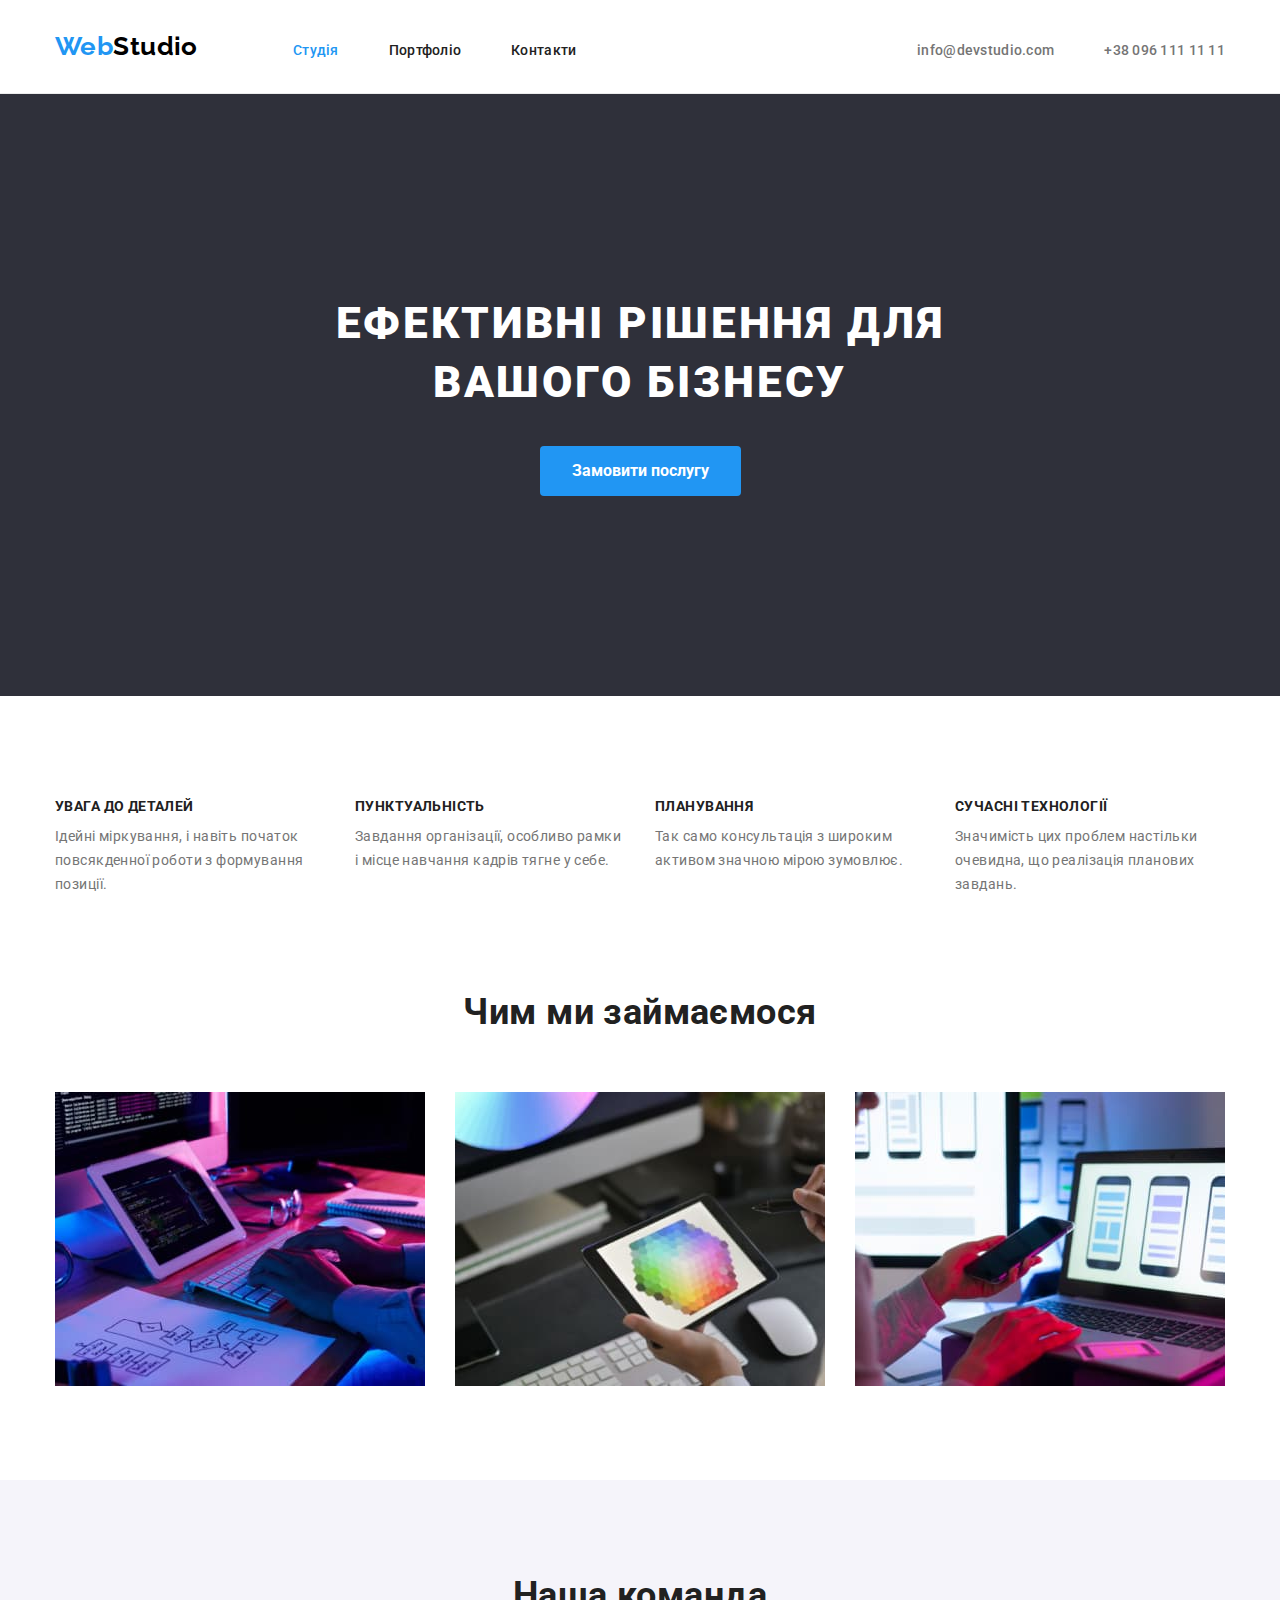
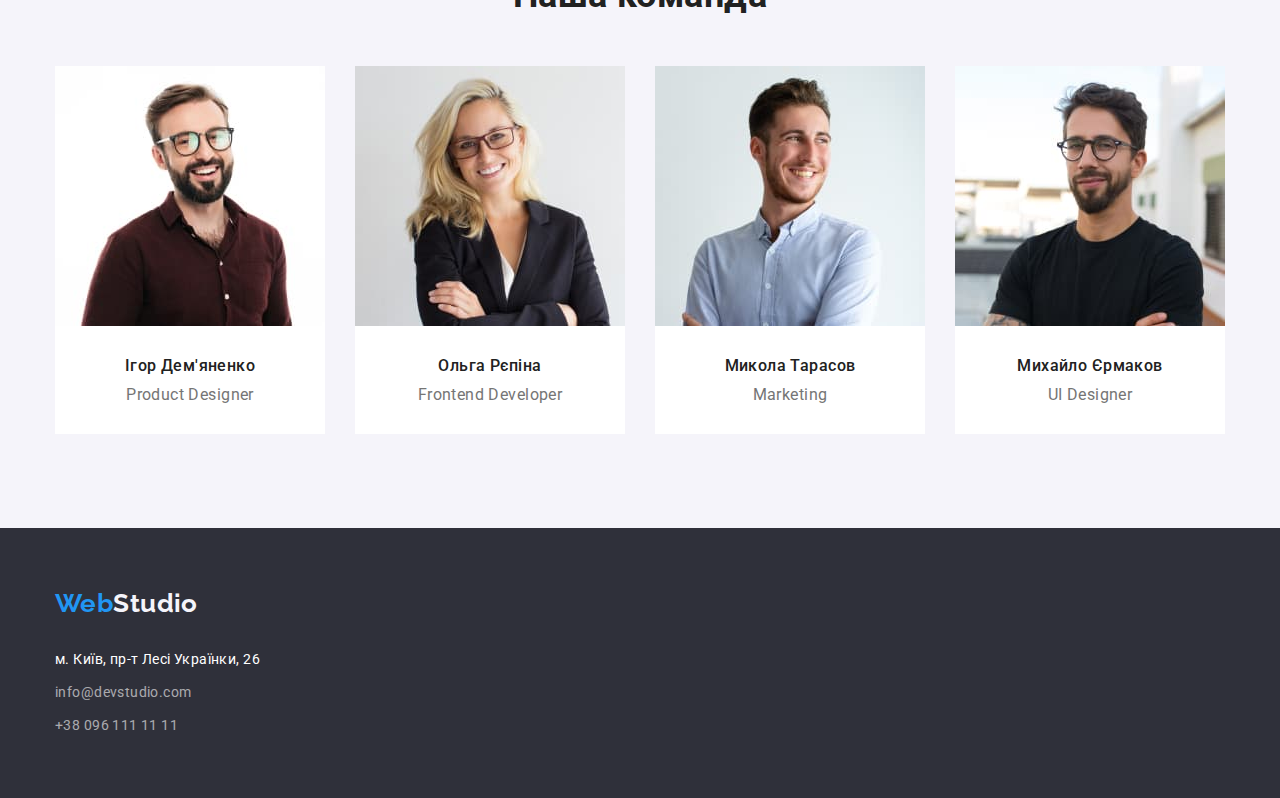
==== index.html @ 17d42bc3 "копіювання" ====
<!DOCTYPE html>
<html lang="uk">
    <head>
    <meta charset="UTF-8">
    <meta http-equiv="X-UA-Compatible" content="IE=edge">
    <meta name="viewport" content="width=device-width, initial-scale=1.0">
    <title>studio</title>
    <link rel="preconnect" href="https://fonts.googleapis.com">
    <link rel="preconnect" href="https://fonts.gstatic.com" crossorigin>
    <link href="https://fonts.googleapis.com/css2?family=Raleway:wght@700&family=Roboto:wght@400;500;700;900&display=swap" rel="stylesheet">
    <link rel="stylesheet" href="https://cdnjs.cloudflare.com/ajax/libs/modern-normalize/1.1.0/modern-normalize.min.css">
    <link rel="stylesheet" href="./css/styles.css">
    </head>
    <body>
        <header class="header">
                <div class="container">
                <nav class="nav">
                    <a class="logo link" href="./index.html"><span class="logo-web">Web</span>Studio</a>
                    <ul class="list">
                        <li class="item"><a class="link inline" href="./index.html">Студія</a></li>
                        <li class="item"><a class="link" href="./portfolio.html">Портфоліо</a></li>
                        <li class="item"><a class="link" href="#">Контакти</a></li>
                    </ul>
                 </nav>
                    <ul class="contacts list">
                    <li class="item"><a class="link" href="info@devstudio.com">info@devstudio.com</a></li>
                    <li class="item"><a class="link" href="+380961111111">+38 096 111 11 11</a></li>
                    </ul>    
            </div>
        </header>
        <main>
            <!--Hero-->
            <section class="hero">
                    <div class="container">
                        <h1 class="hero-title">Ефективні рішення  для вашого бізнесу</h1>
                        <button class="button" type="button">Замовити послугу</button>
                    </div>
            </section>
            <!--Наші переваги-->
            <section class="advantage">
                <div class="container">
                    <h2 class="internals">Якості</h2>
                    <ul class="list">
                        <li class="item">
                            <h3 class="title">УВАГА ДО ДЕТАЛЕЙ</h3>
                            <p>Ідейні міркування, і навіть початок повсякденної роботи з формування позиції.</p>
                        </li>
                        <li class="item">
                            <h3 class="title">ПУНКТУАЛЬНІСТЬ</h3>
                            <p>Завдання організації, особливо рамки і місце навчання кадрів тягне у себе.</p>
                        </li>
                        <li class="item">
                            <h3 class="title">ПЛАНУВАННЯ</h3>
                            <p>Так само консультація з широким активом значною мірою зумовлює.</p>
                        </li>
                        <li class="item">
                            <h3 class="title">СУЧАСНІ ТЕХНОЛОГІЇ</h3>
                            <p>Значимість цих проблем настільки очевидна, що реалізація планових завдань.</p>
                        </li>
                 </ul>

                </div>
            </section>
            <!--Чим займаємося-->
            <section class="activity">
                <div class="container">
                     <h2 class="title">Чим ми займаємося</h2>
                        <ul class="list">
                            <li class="item"><img src="./images/file1.jpg" alt="програміст працює за комп'ютером" width="370"></li>
                            <li class="item"><img src="./images/file2.jpg" alt="жінка тримає планшет та працює на ньому" width="370"></li>
                            <li class="item"><img src="./images/file3.jpg" alt="програміт вибирає зображення на комп'ютері" width="370"></li>
                        </ul>
                </div>
            </section>
            <!--Команда-->
            <section class="team">
                <div class="container">
                    <h2 class="title">Наша команда</h2>
                        <ul class="list">
                            <li class="card">
                                <img src="./images/file4.jpg" alt="фото молодого усміхненного хлопця в окулярах" width="270">
                                     <div class="name">
                                        <h3 class="title">Ігор Дем'яненко</h3>
                                        <p class="text">Product Designer</p>
                                    </div>
                            </li>
                            <li class="card">
                                <img src="./images/file5.jpg" alt="фото усміхненної жінки в окулярах" width="270">
                                <div class="name">
                                <h3 class="title">Ольга Рєпіна</h3>
                                <p class="text">Frontend Developer</p>
                            </div>
                            </li>
                            <li class="card">
                                <img src="./images/file6.jpg" alt="фото молодого усміхненного хлопця" width="270">
                                <div class="name">
                                <h3 class="title">Микола Тарасов</h3>
                                <p class="text">Marketing</p>
                            </div>
                            </li>
                            <li class="card">
                                <img src="./images/file7.jpg" alt="фото хлопця з бородою" width="270">
                                <div class="name">
                                <h3 class="title">Михайло Єрмаков</h3>
                                <p class="text">UI Designer</p>
                            </div>
                            </li>
                        </ul>
                </div>
            </section>
       
        </main>
        <footer class="footer">
            <div class="container">
                 <a class="logo link" href="./index.html"><span class="logo-web">Web</span>Studio</a>
                    <address class="address">
                        <ul class="list">
                            <li class="item"><a class="link maps" href="https://www.google.com/maps/d/embed?mid=10uSM3H-mIU3GznYo2szRIEphczw&hl=en_US&ehbc=2E312F" width="640" height="480"">м. Київ, пр-т Лесі Українки, 26</a></li>
                            <li class="item"><a class="link contact" href="info@devstudio.com">info@devstudio.com</a></li>
                            <li class="item"><a class="link contact" href="+380961111111">+38 096 111 11 11</a></li>
                         </ul>
                    </address>
            </div>
        </footer>
    </body>

</html>
---- css/styles.css ----
:root {  
    --primary-text-color: #757575;
    --primary-bg-color: #ffffff;
    --secondary-bg-color: #f5f4fa;
    --footer-hero-bg-color: #2f303a;
    --titel-link-color: #212121;
    --secondary-link-color: #757575;
    --accent-color: #2196f3;
    --logo-up-color: #000000;
    --logo-down-color: #ffffff;
    --address-color: #ffffff;
    --address-secondary-color: rgba(255, 255, 255, 0.6);
    }
    
    h1,
    h2,
    h3,
    h4,
    h5,
    h6,
    p {
    margin: 0;
    }
    
    ul{
    list-style: none;
    margin: 0;
    padding: 0;
    }
    
    body{
    color: var(--primary-text-color);
    background-color: var(--primery-bg-color);
    font-family: 'Roboto', sans-serif;
    font-size: 14px;
    line-height: 1.71;
    letter-spacing: 0.03em;
    }
    
    .list {
    list-style: none;
    padding: 0;
    margin: 0;
    }
    
    .link {
    text-decoration: none;
    }
    
    .title {
    color: var(--titel-link-color);
    font-size: 36px;
    line-height: 1.17;
    text-align: center;
    }
    
    .internals {
    display: none;
    }
    
    /*page header*/
    .container {
    margin-right: auto;
    margin-left: auto;
    width: 1200px;
    padding-left: 15px;
    padding-right: 15px;
    
    
    }
    
    
    /*Шапка сайту*/
    .header{
     border-bottom: 1px solid #ececec;
    }
     
    .header > .container{
        display: flex;
        justify-content: space-between;
    
    }
    
    .nav {
        display: flex;
        justify-content: space-between;
        align-items: center;
    }
    
    .nav > .list{
        display: flex;
        padding: 0px;
    }
    
    /*Логотип*/
    .logo { 
    margin-right: 93px;    
    
    color: var(--logo-up-color);
    
    font-family: 'Raleway', sans-serif;
    font-weight: 700;
    font-size: 26px;
    line-height: 1.19;
    width: 145px;
    height: 31px;
    
    }
    
    .logo-web {
       color: var(--accent-color); 
    }
    
    .footer.logo.link {
        color: var(--logo-down-color);
    }
    
    
    /*Navigathion*/
    
    .nav > .list .link {
    display: block;  
    padding-top: 32px;
    padding-bottom: 32px;
    
    color: var(--titel-link-color);
    font-weight: 500;
    font-size: 14px;
    line-height: 1.4;
    letter-spacing: 0.02em;
    }
    
    .nav > .list > .item:not(:last-child){
        margin-right: 50px;
    }
    
    .contacts.list{
        display: flex;
        align-items: center;
    
    }
    
    .contacts > .item:not(:last-child){
    margin-right: 50px;
    margin-left: 0px;
    } 
    
    .nav > .list .link:hover,
    .nav > .list .link:focus {
    color: var(--accent-color);
    }
    
    .nav > .list .link.inline {
    color: var(--accent-color);
    }
    
    /*contacts*/
    
    .contacts .link {
    display: block;
    padding-top: 32px;
    padding-bottom: 32px;
    
    color: var(--secondary-link-color);    
    font-weight: 500;
    font-size: 14px;
    line-height: 1.14;
    letter-spacing: 0.02em;
    }
    
    .contacts .link:hover,
    .contacts .link:focus {
    color: var(--accent-color);
    }
    
    /*Hero*/
    
    .hero {
    padding-top:  200px;
    padding-bottom: 200px; 
    margin-left:  auto;
    margin-right: auto;
    max-width: 1600px;
    
    background-color: var(--footer-hero-bg-color);
    
    }
    
    .hero > .container{
        display: flex;
        align-items: center;
        flex-direction: column;
        justify-content: center;
    }
    
    h1{
        width: 696px;
    }

    .hero-title {
    margin-top: 0;
    margin-bottom: 33px;
    
    color: var(--address-color);
    
    font-weight: 900;
    font-size: 44px;
    line-height: 1.36;
    text-align: center;
    letter-spacing: 0.06em;
    text-transform: uppercase;
    
    
    
    }
    
    .button {
    border-radius: 4px;
    padding: 10px 32px;
    border: none;
    
    color:var(--primary-bg-color);
    background-color: var(--accent-color);
    
    font-weight: 700;
    font-size: 16px;
    line-height: 1.88;
    
    
    
    }
    
    .button {
    cursor: pointer;
    }
    
    /*Наші переваги*/
    .h3 .title{
        margin-bottom: 10px;
    }
    
    .advantage{
        padding-top: 94px;
        padding-bottom: 94px;
    }
    
    .advantage > .container > .list{
        display: flex;
    
    }
    
    .advantage .title {
        margin-top: 0;
        margin-bottom: 10px;
        
        font-size: 14px;
        line-height: 1.14;
        text-transform: uppercase;
        text-align: start;
    }
    
    .advantage .item:not(:last-child){
        margin-right: 30px;
    }
    
    .advantage .item{
        width: 270px;
    }
    
    /*Чим займаємося*/ 
    
    .activity {
        padding-bottom: 94px;
        
    }
    .activity .title {
        margin-top: 0;
        margin-bottom: 50px;
    }
    
    .activity  .list {
        display: flex;
        justify-content: center;
    }
    
    .activity .list > .item:not(:last-child) {
        margin-right: 30px;
    }
    
    .activity  .list > .item > img {
        display: block;
    }
    
    /*Команда*/
    
    .team {
    padding-top: 94px;
    padding-bottom: 94px;
    
    background-color: var(--secondary-bg-color);
    
    }
    
    .team h2{
        margin: 0;
        margin-bottom: 50px;
        
    }
    
    .team .list{
        display: flex;
    }
    
    .card:not(:last-child){
        margin-right: 30px;
    }
    
    .card {
    
    background-color:var(--primary-bg-color)
    }
    
    .name{
        padding: 30px 15px;
    }

    .name > .title {
    margin: 0;
    margin-bottom: 10px;
    
    font-weight: 500;
    font-size: 16px;
    line-height: 1.19;
    }
    
    .name > .text {
    font-size: 16px;
    line-height: 1.19;
    text-align: center;
    }
    
    .card > img {
        display: block;
    }
    
    /*Портфоліо*/
    .portfolio{
        padding-top: 94px;
        padding-bottom: 94px;
        
    }
    
    .portfolio > .container > .list{
        display: flex;
        justify-content: center;
        flex-wrap: wrap;
    }
    
    .portfolio .list:first-of-type{
        margin-bottom: 50px;
    }
    
    .portfolio .item:not(:last-child){
        margin-right: 8px;
    }
    
    /*Кнопки-галереї*/
    
    .button-galerry {
        padding: 6px 22px;
        border-radius: 4px;
        border: none;
    
        color: var(--titel-link-color);
        background-color: var(--secondary-bg-color);
        
        font-family: Roboto, sans-serif;
        font-weight: 500;
        font-size: 16px;
        line-height: 1.63;
     
    }
        .button-galerry:hover,
        .button-galerry:focus {
        color: var(--logo-down-color);
        background-color: var(--accent-color);
        cursor: pointer;
    }
    
    /*Галерея*/
    .galerry-card {
    color: var(--primary-text-color);
    font-size: 16px;
    line-height: 1.88;
    }
    
    .galerry-card .title {
        margin: 0;
        margin-bottom: 4px;
    
        font-weight: 700;
        font-size: 18px;
        line-height: 2;
        letter-spacing: 0.06em;
        text-align: start;
    }
    
    .galerry-card:not(:nth-child(3n+3)){
        margin-right: 30px;
    }
    
    .galerry-card:not(:nth-last-child(-n+3)){
        margin-bottom: 30px;
    }
    
    .galerry-card img{
        display: block;
    }
    
    .galerry-card > .link {
        color: var(--secondary-link-color);
    }
    
    .galerry-card p{
        display: inline-block;
        margin: 0;
    }
    
    .info{
        padding: 20px 24px;
        border-left: 1px solid #eeeeee;
        border-right: 1px solid #eeeeee;
        border-bottom: 1px solid #eeeeee;
    }
    
    /*footer*/
    
    .footer {
    background-color: var(--footer-hero-bg-color);
    padding-top: 60px;
    padding-bottom: 60px;
    }
    
    .footer > .container {
        display: flex;
        justify-content: center;
        flex-direction: column;
    }
    
    .footer .logo.link{
        margin: 0px 0px;
    }

    .address{
        margin-top: 20px; 
    }

    .list > .item{
        margin-top: 9px;
    }


    .address > .list {
      margin: 0;
      
    }
    
    .list .contact:hover,
    .list .contact:focus {
    color: var(--accent-color);
    
}
    
    .list .link.maps {
    font-style: normal;
    color: var(--address-color);
     }
        
     .link.contact {
    color: var(--address-secondary-color);
    font-style: normal;
    }
            
    .footer  .logo{
        color: var(--secondary-bg-color);
    }
    
    .address .link {
        display: inline-block;
        
    }
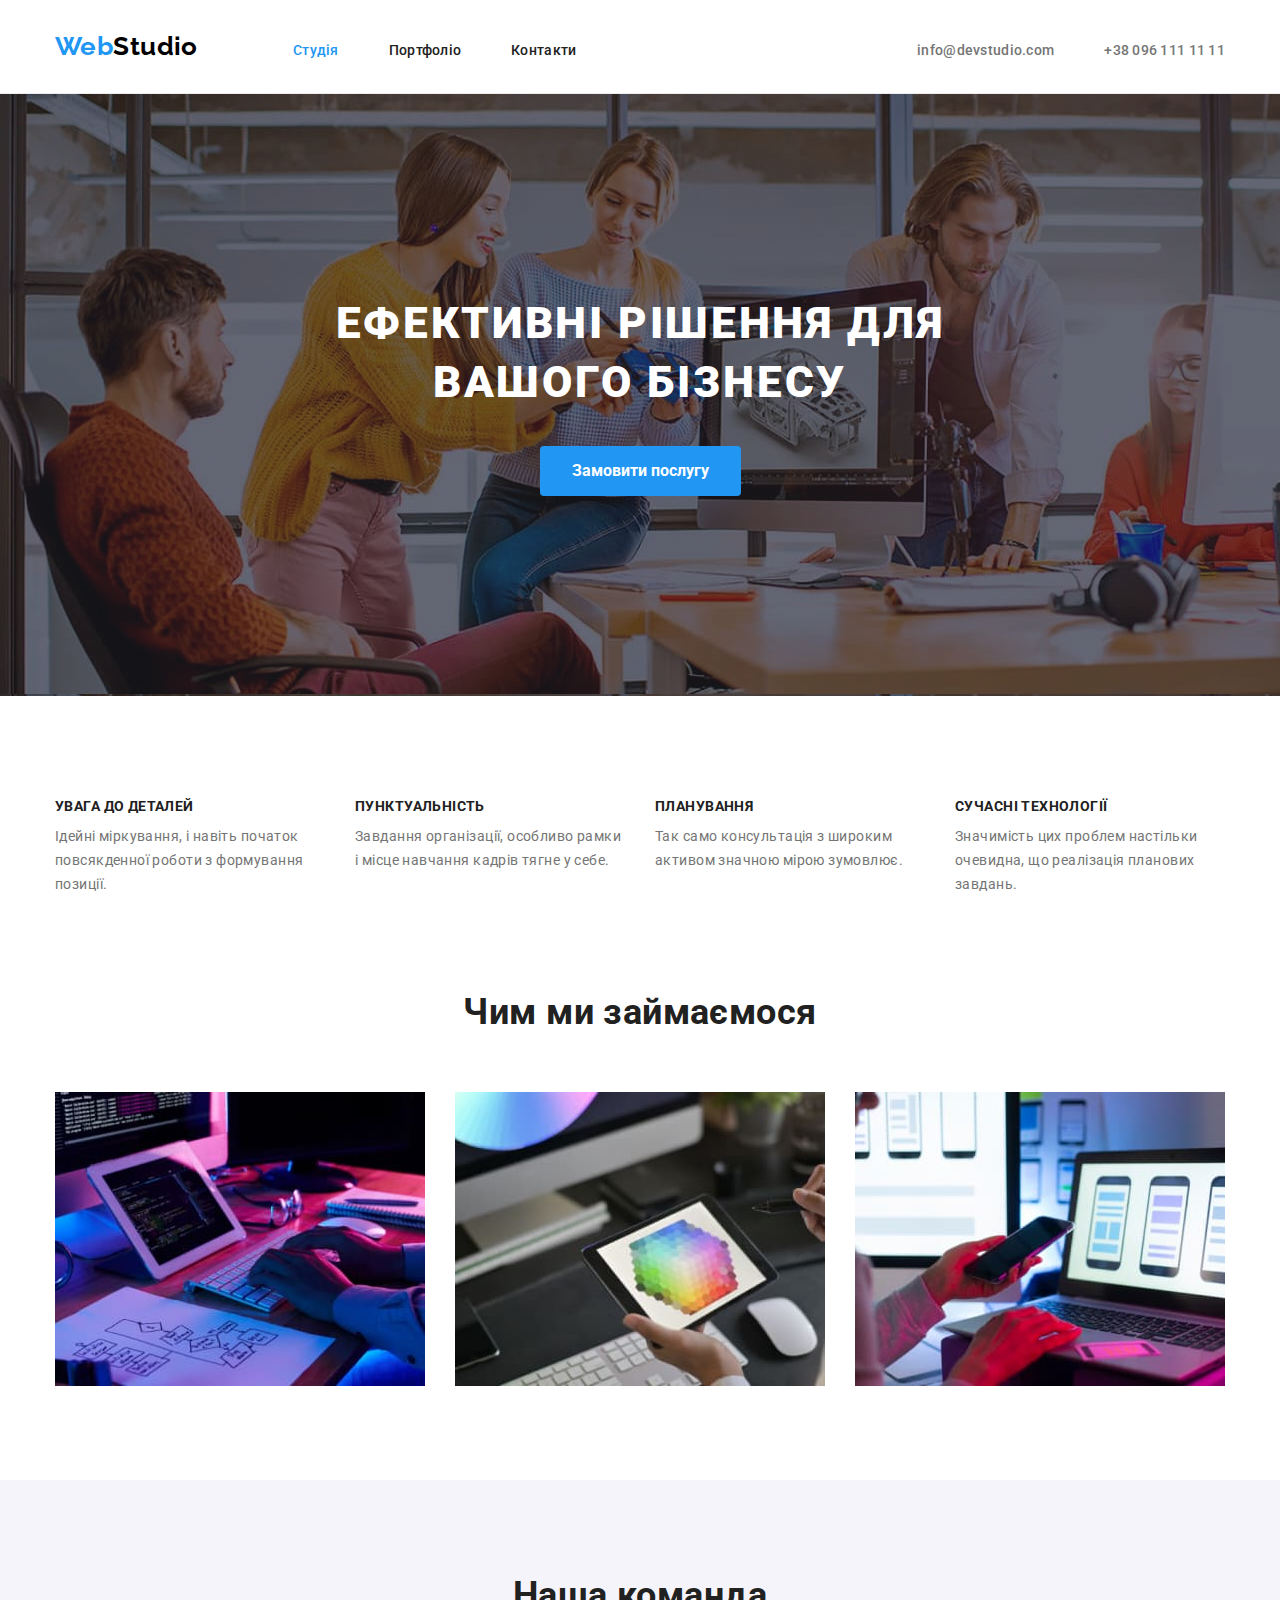
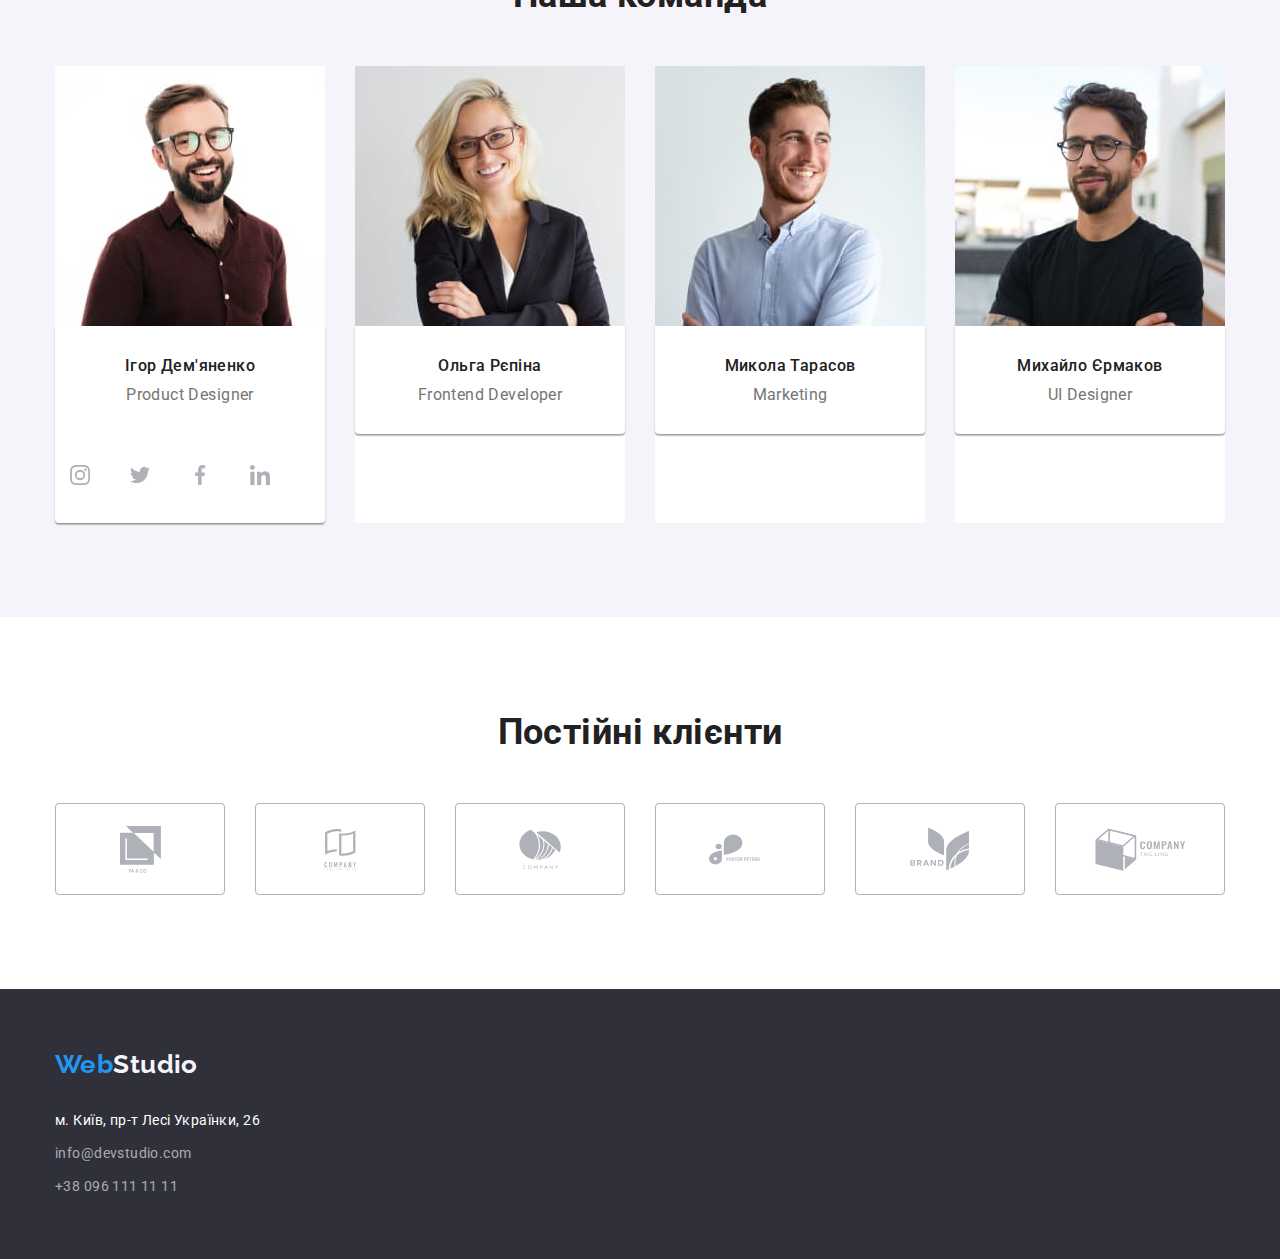
==== commit fadd0ce2: "4 робота" ====
--- a/index.html
+++ b/index.html
@@ -82,6 +82,33 @@
                                      <div class="name">
                                         <h3 class="title">Ігор Дем'яненко</h3>
                                         <p class="text">Product Designer</p>
+                                        <ul class="list">
+                                            <li class="item">
+                                                <a class="link" href="https://www.instagram.com/"></a>
+                                                <svg class="icon" width="20" height="20">                                          
+                                                    <use href="./images/symbol-defs-opt.svg#icon-instagram"></use>
+                                                </svg>
+                                            </li>
+                                            <li class="item">
+                                                <a class="link" href="https://twitter.com/"></a>
+                                                <svg class="icon" width="20" height="20">                                          
+                                                    <use href="./images/symbol-defs-opt.svg#icon-twitter"></use>
+                                                </svg>
+                                            </li>
+                                            <li class="item">
+                                                <a class="link" href="https://uk-ua.facebook.com/"></a>
+                                                <svg class="icon" width="20" height="20">                                          
+                                                    <use href="./images/symbol-defs-opt.svg#icon-facebook"></use>
+                                                </svg>
+                                            </li>
+                                            <li class="item">
+                                                <a class="link" href="https://www.linkedin.com/"></a>
+                                                <svg class="icon" width="20" height="20">                                          
+                                                    <use href="./images/symbol-defs-opt.svg#icon-linkedin"></use>
+                                                </svg>
+                                            </li>
+                                            
+                                        </ul>
                                     </div>
                             </li>
                             <li class="card">
@@ -107,6 +134,57 @@
                             </li>
                         </ul>
                 </div>
+            </section>
+            <!--Клієнти-->
+            <section class="clients">
+                <div class="container">
+                    <h2 class="title">Постійні клієнти</h2>
+                    <ul class="list clients-box">
+                        <li class="item">
+                            <a href class="link">
+                                <svg class="icon" width="41" height="47">
+                                    <use href="./images/symbol-defs-opt.svg#icon-group"></use>                                
+                                </svg>
+                            </a>
+                        </li>
+                        <li class="item">
+                            <a href class="link">
+                                <svg class="icon" width="43" height="41">
+                                    <use href="./images/symbol-defs-opt.svg#icon-group-1"></use>                                
+                                </svg>
+                            </a>
+                        </li>
+                        <li class="item">
+                            <a href class="link">
+                                <svg class="icon" width="84" height="40">
+                                    <use href="./images/symbol-defs-opt.svg#icon-group-2"></use>                                
+                                </svg>
+                            </a>
+                        </li>
+                        <li class="item">
+                            <a href class="link">
+                                <svg class="icon" width="63" height="45">
+                                    <use href="./images/symbol-defs-opt.svg#icon-group3"></use>                                
+                                </svg>
+                            </a>
+                        </li>
+                        <li class="item">
+                            <a href class="link">
+                                <svg class="icon" width="94" height="44">
+                                    <use href="./images/symbol-defs-opt.svg#icon-group-4"></use>                                
+                                </svg>
+                            </a>
+                        </li>
+                        <li class="item">
+                            <a href class="link">
+                                <svg class="icon" width="93" height="43">
+                                    <use href="./images/symbol-defs-opt.svg#icon-group-5"></use>                                
+                                </svg>
+                            </a>
+                        </li>
+                    </ul>
+                </div>
+
             </section>
        
         </main>
--- a/css/styles.css
+++ b/css/styles.css
@@ -10,6 +10,7 @@
     --logo-down-color: #ffffff;
     --address-color: #ffffff;
     --address-secondary-color: rgba(255, 255, 255, 0.6);
+    --logo-clients-color: rgba(175, 177, 184, 1);
     }
     
     h1,
@@ -183,6 +184,7 @@
     max-width: 1600px;
     
     background-color: var(--footer-hero-bg-color);
+    background-image: linear-gradient(rgba(47, 48, 58, 0.4),rgba(47, 48, 58, 0.4)), url(../images/hero-logo-opt.jpg);
     
     }
     
@@ -266,6 +268,8 @@
     .advantage .item{
         width: 270px;
     }
+
+    
     
     /*Чим займаємося*/ 
     
@@ -315,13 +319,16 @@
         margin-right: 30px;
     }
     
-    .card {
-    
+    .card {    
     background-color:var(--primary-bg-color)
+
     }
     
     .name{
         padding: 30px 15px;
+    
+        box-shadow: 0px 1px 3px rgba(0, 0, 0, 0.12), 0px 1px 1px rgba(0, 0, 0, 0.14), 0px 2px 1px rgba(0, 0, 0, 0.2);
+        border-radius: 0px 0px 4px 4px;
     }
 
     .name > .title {
@@ -342,7 +349,69 @@
     .card > img {
         display: block;
     }
-    
+    /*Соціальні мережі*/
+
+    .name .list{
+        justify-content: center;
+    }
+    .team .link {
+        display: inline-flex;
+        align-items: center;
+        justify-content: center;
+        width: 44px;
+        height: 44px;
+        --color1: var(--logo-clients-color);
+        border-radius: 50%;
+    }
+
+    .team .link:nth-child(:last child) {
+        margin-right: 10px;
+    }
+
+    /*Постійні клієнти*/
+    .clients{
+        padding-top: 94px;  
+        padding-bottom: 94px;
+        }
+    .clients .title{
+        margin-bottom: 50px;
+    }
+
+
+    .clients-box{
+        display: flex;
+        justify-content: center;
+    }    
+
+    .list.clients-box > .item{
+        margin-top: 0px;
+    }
+
+    .clients-box > .item:not(:last-child){
+        
+        margin-right: 30px;
+        
+    }
+
+
+    .clients-box .link {
+        display: flex;
+        align-items: center;
+        justify-content: center;
+        width: 170px;
+        height: 92px;
+        --color1: var(--logo-clients-color);
+        border: 1px solid var(--logo-clients-color);
+        border-radius: 4px;
+    }
+    
+    .list.clients-box .link:hover,
+    .list.clients-box .link:focus{
+        --color1: var(--accent-color);
+        border-color: var(--accent-color);
+        
+    }
+
     /*Портфоліо*/
     .portfolio{
         padding-top: 94px;
@@ -385,6 +454,7 @@
         color: var(--logo-down-color);
         background-color: var(--accent-color);
         cursor: pointer;
+        box-shadow: 0px 3px 1px rgba(0, 0, 0, 0.1), 0px 1px 2px rgba(0, 0, 0, 0.08), 0px 2px 2px rgba(0, 0, 0, 0.12);
     }
     
     /*Галерея*/
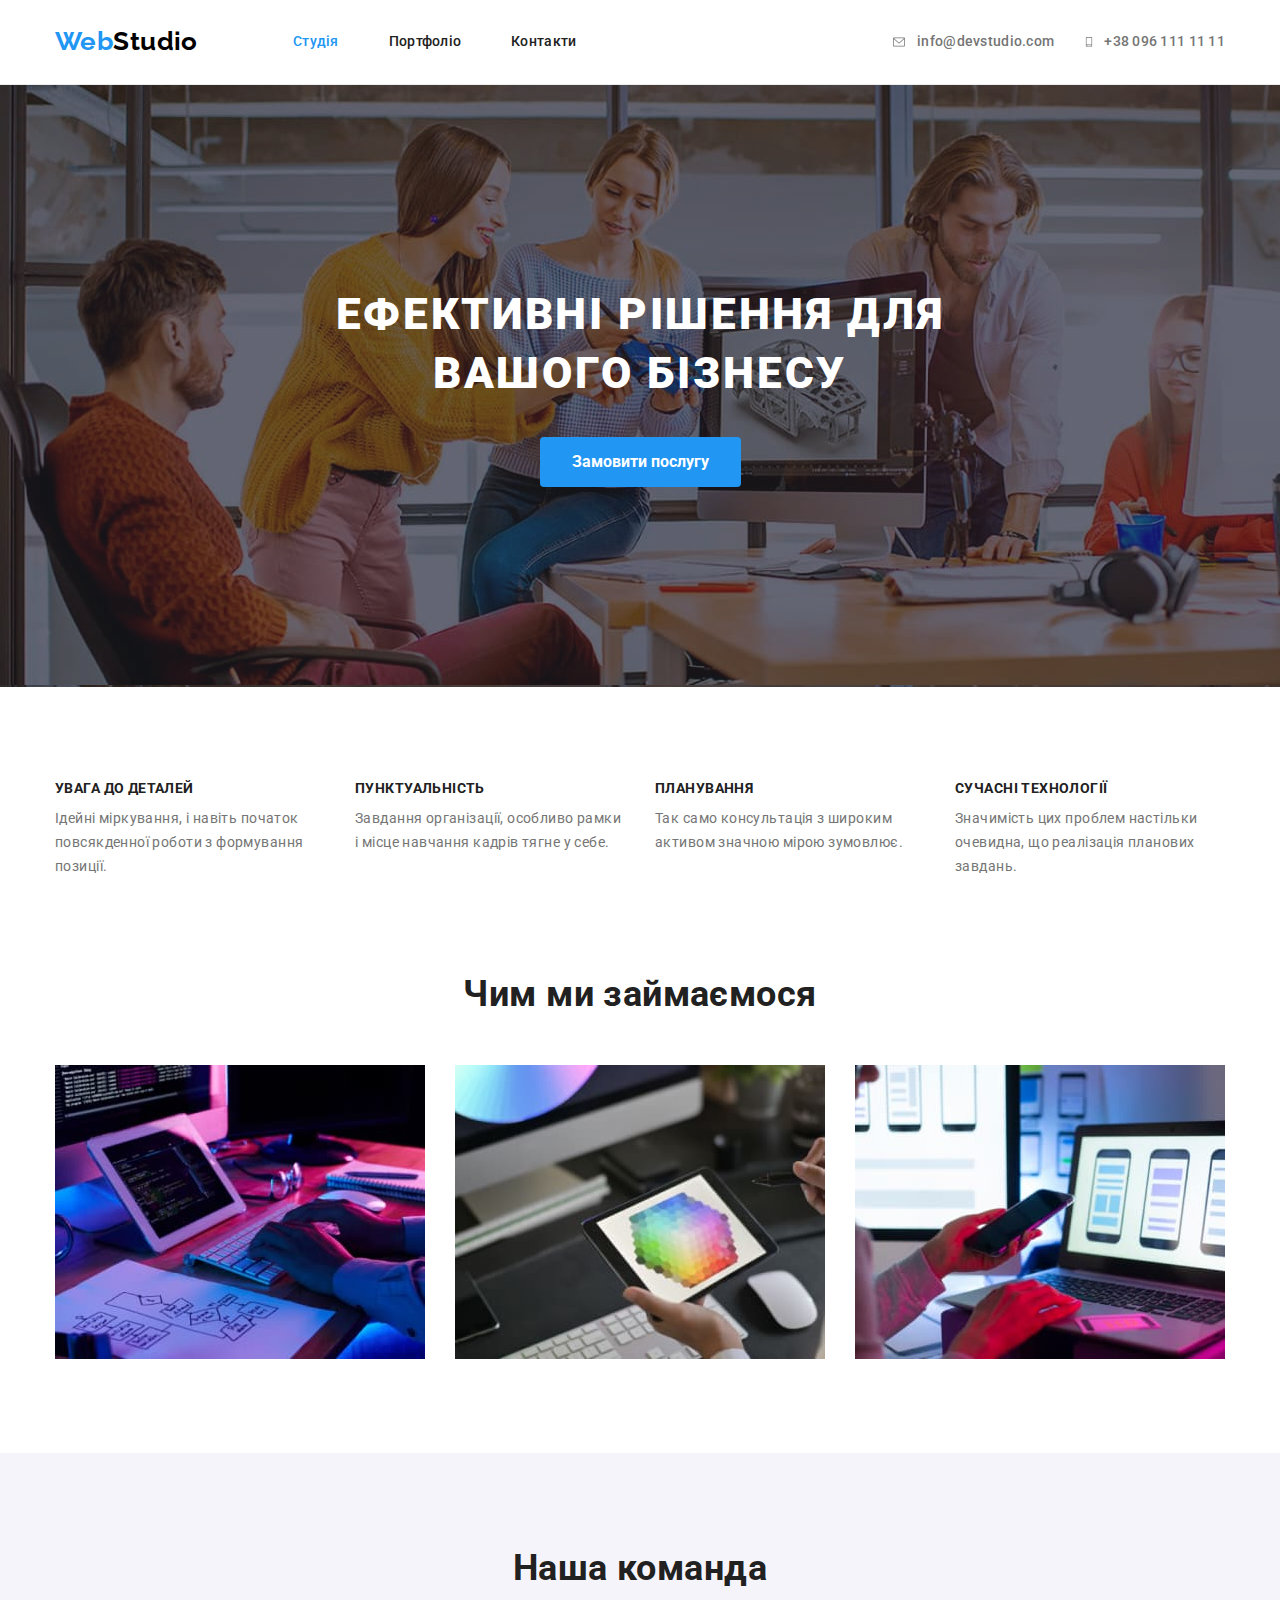
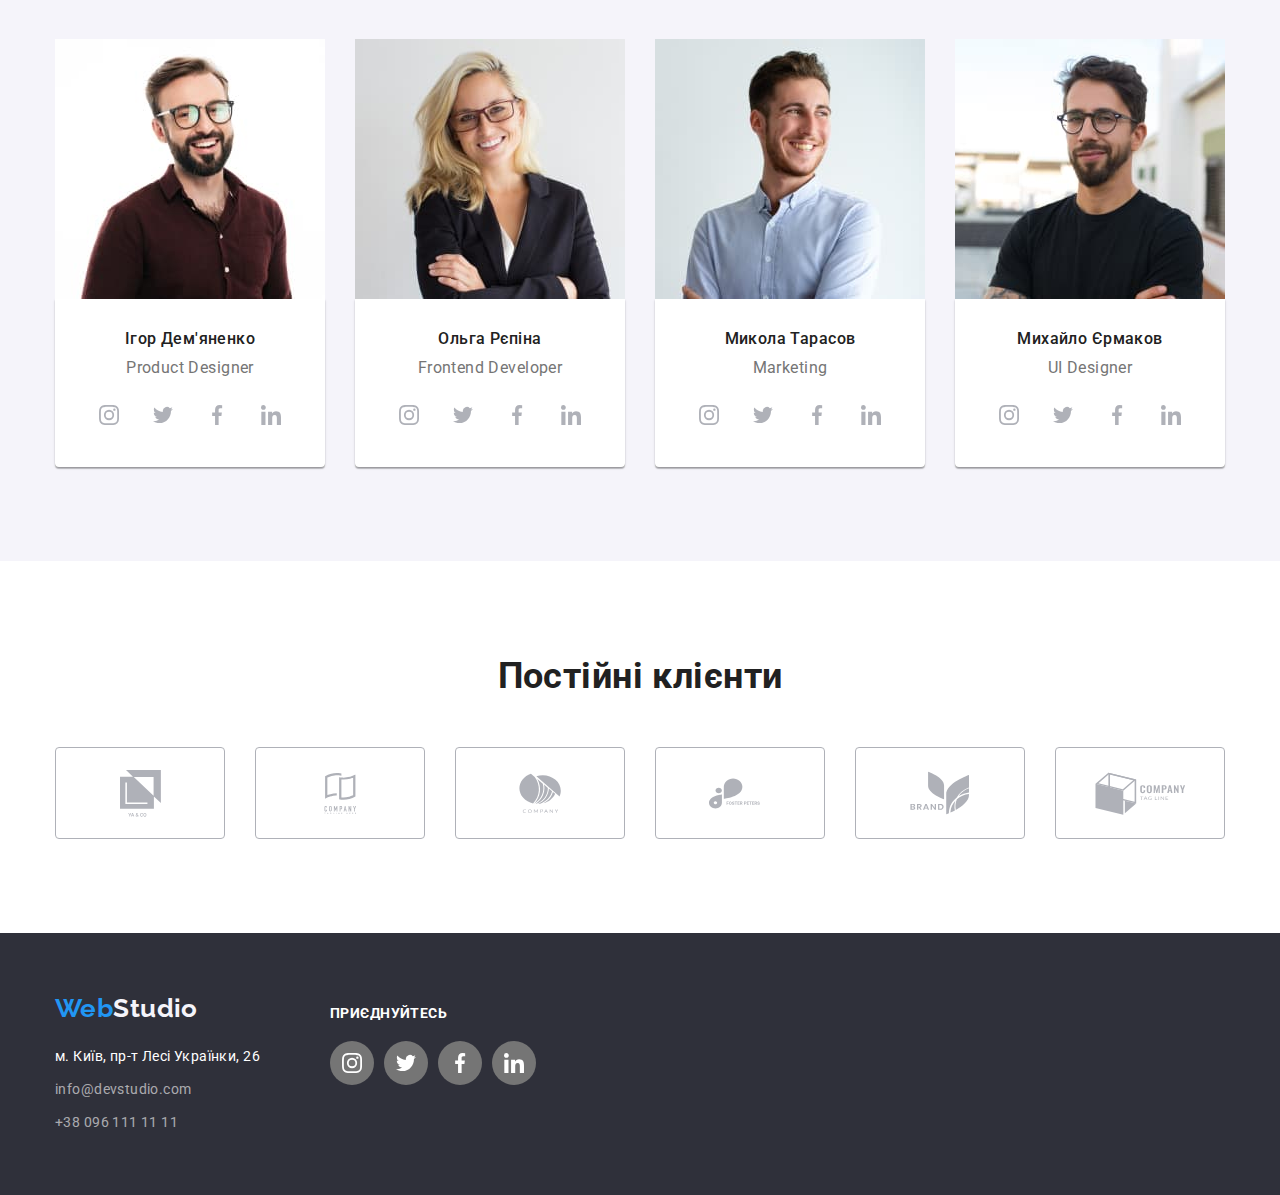
==== commit 5c797fa0: "готова 4 дз" ====
--- a/index.html
+++ b/index.html
@@ -23,8 +23,18 @@
                     </ul>
                  </nav>
                     <ul class="contacts list">
-                    <li class="item"><a class="link" href="info@devstudio.com">info@devstudio.com</a></li>
-                    <li class="item"><a class="link" href="+380961111111">+38 096 111 11 11</a></li>
+                    <li class="item">
+                        <a class="link" href="info@devstudio.com">
+                            <svg class="icon" width="16px" height="12px">
+                                <use href="./images/symbol-defs-opt.svg#icon-envelope"></use>
+                            </svg>
+                        info@devstudio.com</a></li>
+                    <li class="item">
+                        <a class="link" href="+380961111111">
+                            <svg class="icon" width="10px" height="16px">
+                                <use href="./images/symbol-defs-opt.svg#icon-smartphone"></use>
+                            </svg>
+                        +38 096 111 11 11</a></li>
                     </ul>    
             </div>
         </header>
@@ -84,28 +94,32 @@
                                         <p class="text">Product Designer</p>
                                         <ul class="list">
                                             <li class="item">
-                                                <a class="link" href="https://www.instagram.com/"></a>
+                                                <a class="link" href="https://www.instagram.com/">
                                                 <svg class="icon" width="20" height="20">                                          
                                                     <use href="./images/symbol-defs-opt.svg#icon-instagram"></use>
                                                 </svg>
+                                                </a>
                                             </li>
                                             <li class="item">
-                                                <a class="link" href="https://twitter.com/"></a>
+                                                <a class="link" href="https://twitter.com/">
                                                 <svg class="icon" width="20" height="20">                                          
                                                     <use href="./images/symbol-defs-opt.svg#icon-twitter"></use>
                                                 </svg>
+                                            </a>
                                             </li>
                                             <li class="item">
-                                                <a class="link" href="https://uk-ua.facebook.com/"></a>
+                                                <a class="link" href="https://uk-ua.facebook.com/">
                                                 <svg class="icon" width="20" height="20">                                          
                                                     <use href="./images/symbol-defs-opt.svg#icon-facebook"></use>
                                                 </svg>
+                                                </a>
                                             </li>
                                             <li class="item">
-                                                <a class="link" href="https://www.linkedin.com/"></a>
+                                                <a class="link" href="https://www.linkedin.com/">
                                                 <svg class="icon" width="20" height="20">                                          
                                                     <use href="./images/symbol-defs-opt.svg#icon-linkedin"></use>
                                                 </svg>
+                                                </a>
                                             </li>
                                             
                                         </ul>
@@ -116,6 +130,37 @@
                                 <div class="name">
                                 <h3 class="title">Ольга Рєпіна</h3>
                                 <p class="text">Frontend Developer</p>
+                                <ul class="list">
+                                    <li class="item">
+                                        <a class="link" href="https://www.instagram.com/">
+                                        <svg class="icon" width="20" height="20">                                          
+                                            <use href="./images/symbol-defs-opt.svg#icon-instagram"></use>
+                                        </svg>
+                                        </a>
+                                    </li>
+                                    <li class="item">
+                                        <a class="link" href="https://twitter.com/">
+                                        <svg class="icon" width="20" height="20">                                          
+                                            <use href="./images/symbol-defs-opt.svg#icon-twitter"></use>
+                                        </svg>
+                                    </a>
+                                    </li>
+                                    <li class="item">
+                                        <a class="link" href="https://uk-ua.facebook.com/">
+                                        <svg class="icon" width="20" height="20">                                          
+                                            <use href="./images/symbol-defs-opt.svg#icon-facebook"></use>
+                                        </svg>
+                                        </a>
+                                    </li>
+                                    <li class="item">
+                                        <a class="link" href="https://www.linkedin.com/">
+                                        <svg class="icon" width="20" height="20">                                          
+                                            <use href="./images/symbol-defs-opt.svg#icon-linkedin"></use>
+                                        </svg>
+                                        </a>
+                                    </li>
+                                    
+                                </ul>
                             </div>
                             </li>
                             <li class="card">
@@ -123,6 +168,37 @@
                                 <div class="name">
                                 <h3 class="title">Микола Тарасов</h3>
                                 <p class="text">Marketing</p>
+                                <ul class="list">
+                                    <li class="item">
+                                        <a class="link" href="https://www.instagram.com/">
+                                        <svg class="icon" width="20" height="20">                                          
+                                            <use href="./images/symbol-defs-opt.svg#icon-instagram"></use>
+                                        </svg>
+                                        </a>
+                                    </li>
+                                    <li class="item">
+                                        <a class="link" href="https://twitter.com/">
+                                        <svg class="icon" width="20" height="20">                                          
+                                            <use href="./images/symbol-defs-opt.svg#icon-twitter"></use>
+                                        </svg>
+                                    </a>
+                                    </li>
+                                    <li class="item">
+                                        <a class="link" href="https://uk-ua.facebook.com/">
+                                        <svg class="icon" width="20" height="20">                                          
+                                            <use href="./images/symbol-defs-opt.svg#icon-facebook"></use>
+                                        </svg>
+                                        </a>
+                                    </li>
+                                    <li class="item">
+                                        <a class="link" href="https://www.linkedin.com/">
+                                        <svg class="icon" width="20" height="20">                                          
+                                            <use href="./images/symbol-defs-opt.svg#icon-linkedin"></use>
+                                        </svg>
+                                        </a>
+                                    </li>
+                                    
+                                </ul>
                             </div>
                             </li>
                             <li class="card">
@@ -130,6 +206,37 @@
                                 <div class="name">
                                 <h3 class="title">Михайло Єрмаков</h3>
                                 <p class="text">UI Designer</p>
+                                <ul class="list">
+                                    <li class="item">
+                                        <a class="link" href="https://www.instagram.com/">
+                                        <svg class="icon" width="20" height="20">                                          
+                                            <use href="./images/symbol-defs-opt.svg#icon-instagram"></use>
+                                        </svg>
+                                        </a>
+                                    </li>
+                                    <li class="item">
+                                        <a class="link" href="https://twitter.com/">
+                                        <svg class="icon" width="20" height="20">                                          
+                                            <use href="./images/symbol-defs-opt.svg#icon-twitter"></use>
+                                        </svg>
+                                    </a>
+                                    </li>
+                                    <li class="item">
+                                        <a class="link" href="https://uk-ua.facebook.com/">
+                                        <svg class="icon" width="20" height="20">                                          
+                                            <use href="./images/symbol-defs-opt.svg#icon-facebook"></use>
+                                        </svg>
+                                        </a>
+                                    </li>
+                                    <li class="item">
+                                        <a class="link" href="https://www.linkedin.com/">
+                                        <svg class="icon" width="20" height="20">                                          
+                                            <use href="./images/symbol-defs-opt.svg#icon-linkedin"></use>
+                                        </svg>
+                                        </a>
+                                    </li>
+                                    
+                                </ul>
                             </div>
                             </li>
                         </ul>
@@ -190,6 +297,7 @@
         </main>
         <footer class="footer">
             <div class="container">
+                <div class="box-address">
                  <a class="logo link" href="./index.html"><span class="logo-web">Web</span>Studio</a>
                     <address class="address">
                         <ul class="list">
@@ -198,6 +306,42 @@
                             <li class="item"><a class="link contact" href="+380961111111">+38 096 111 11 11</a></li>
                          </ul>
                     </address>
+                </div>
+                <div class="box-links">
+                    <p class="join">ПРИЄДНУЙТЕСЬ</p>
+                    <ul class="list">
+                        <li class="item">
+                            <a class="link" href="https://www.instagram.com/">
+                            <svg class="icon" width="20" height="20">                                          
+                                <use href="./images/symbol-defs-opt.svg#icon-instagram"></use>
+                            </svg>
+                            </a>
+                        </li>
+                        <li class="item">
+                            <a class="link" href="https://twitter.com/">
+                            <svg class="icon" width="20" height="20">                                          
+                                <use href="./images/symbol-defs-opt.svg#icon-twitter"></use>
+                            </svg>
+                        </a>
+                        </li>
+                        <li class="item">
+                            <a class="link" href="https://uk-ua.facebook.com/">
+                            <svg class="icon" width="20" height="20">                                          
+                                <use href="./images/symbol-defs-opt.svg#icon-facebook"></use>
+                            </svg>
+                            </a>
+                        </li>
+                        <li class="item">
+                            <a class="link" href="https://www.linkedin.com/">
+                            <svg class="icon" width="20" height="20">                                          
+                                <use href="./images/symbol-defs-opt.svg#icon-linkedin"></use>
+                            </svg>
+                            </a>
+                        </li>
+                        
+                    </ul>
+
+                </div>
             </div>
         </footer>
     </body>
--- a/css/styles.css
+++ b/css/styles.css
@@ -134,17 +134,13 @@
     .nav > .list > .item:not(:last-child){
         margin-right: 50px;
     }
-    
-    .contacts.list{
-        display: flex;
-        align-items: center;
-    
-    }
-    
+       
+  
     .contacts > .item:not(:last-child){
-    margin-right: 50px;
+    margin-right: 30px;
     margin-left: 0px;
     } 
+    
     
     .nav > .list .link:hover,
     .nav > .list .link:focus {
@@ -156,13 +152,20 @@
     }
     
     /*contacts*/
-    
+    .contacts.list{
+        display: flex;
+        align-items: center;
+    }
+
+     
     .contacts .link {
-    display: block;
+    display: flex;
+    align-items: center;
     padding-top: 32px;
     padding-bottom: 32px;
     
-    color: var(--secondary-link-color);    
+    color: var(--secondary-link-color);
+
     font-weight: 500;
     font-size: 14px;
     line-height: 1.14;
@@ -170,11 +173,18 @@
     }
     
     .contacts .link:hover,
-    .contacts .link:focus {
+    .contacts .link:focus,
+    .contacts .icon:hover,
+    .contacts .icon:focus {
     color: var(--accent-color);
-    }
-    
-    /*Hero*/
+    --color4: var(--accent-color);
+    }
+     
+    .contacts .icon{
+        margin-right: 10px;
+    }
+
+        /*Hero*/
     
     .hero {
     padding-top:  200px;
@@ -344,17 +354,18 @@
     font-size: 16px;
     line-height: 1.19;
     text-align: center;
+    padding-bottom: 16px;
     }
     
     .card > img {
         display: block;
     }
     /*Соціальні мережі*/
-
-    .name .list{
-        justify-content: center;
-    }
-    .team .link {
+      .name > .list{
+        justify-content: center;
+      }
+
+      .name .link {
         display: inline-flex;
         align-items: center;
         justify-content: center;
@@ -364,9 +375,21 @@
         border-radius: 50%;
     }
 
-    .team .link:nth-child(:last child) {
+    .team .item:not(:last-child) {
         margin-right: 10px;
     }
+
+    .name > .list > .item{
+        margin-top: 0px;
+    }
+
+    .name .link:hover,
+    .name .link:focus{
+        background-color:var(--accent-color);
+        --color1: var(--secondary-bg-color);
+
+    }
+
 
     /*Постійні клієнти*/
     .clients{
@@ -503,6 +526,11 @@
         border-bottom: 1px solid #eeeeee;
     }
     
+    .portfolio .galerry-card:hover,
+    .portfolio .galerry-card:focus{
+        box-shadow: 0px 1px 1px rgba(0, 0, 0, 0.12), 0px 4px 4px rgba(0, 0, 0, 0.06), 1px 4px 6px rgba(0, 0, 0, 0.16);
+    }
+
     /*footer*/
     
     .footer {
@@ -513,8 +541,8 @@
     
     .footer > .container {
         display: flex;
-        justify-content: center;
-        flex-direction: column;
+       /* justify-content: center;
+        flex-direction: column;*/
     }
     
     .footer .logo.link{
@@ -525,7 +553,7 @@
         margin-top: 20px; 
     }
 
-    .list > .item{
+    .footer .box-address .item{
         margin-top: 9px;
     }
 
@@ -559,4 +587,44 @@
         display: inline-block;
         
     }
-    +     
+    .box-links{
+        padding-top: 12px;
+        margin-left: 70px;
+    }
+
+    .box-links > .list{
+        display: flex;
+    }
+
+    .box-links .item:not(:last-child){
+      margin-right: 10px;  
+
+    }
+
+    .join{
+        margin-bottom: 20px;
+        font-weight: 700;
+        line-height: 1.143;
+        text-transform: uppercase;
+
+        color: var(--logo-down-color);
+
+    }
+
+    .box-links .link{
+        display: flex;
+        align-items: center;
+        justify-content: center;
+        width: 44px;
+        height: 44px;
+        border-radius: 50%;
+        background-color: var(--primary-text-color);
+        --color1: var(--address-color);
+    }
+
+  .box-links .link:hover,
+  .box-links .link:focus{
+    cursor: pointer;
+    background-color: var(--accent-color);
+  }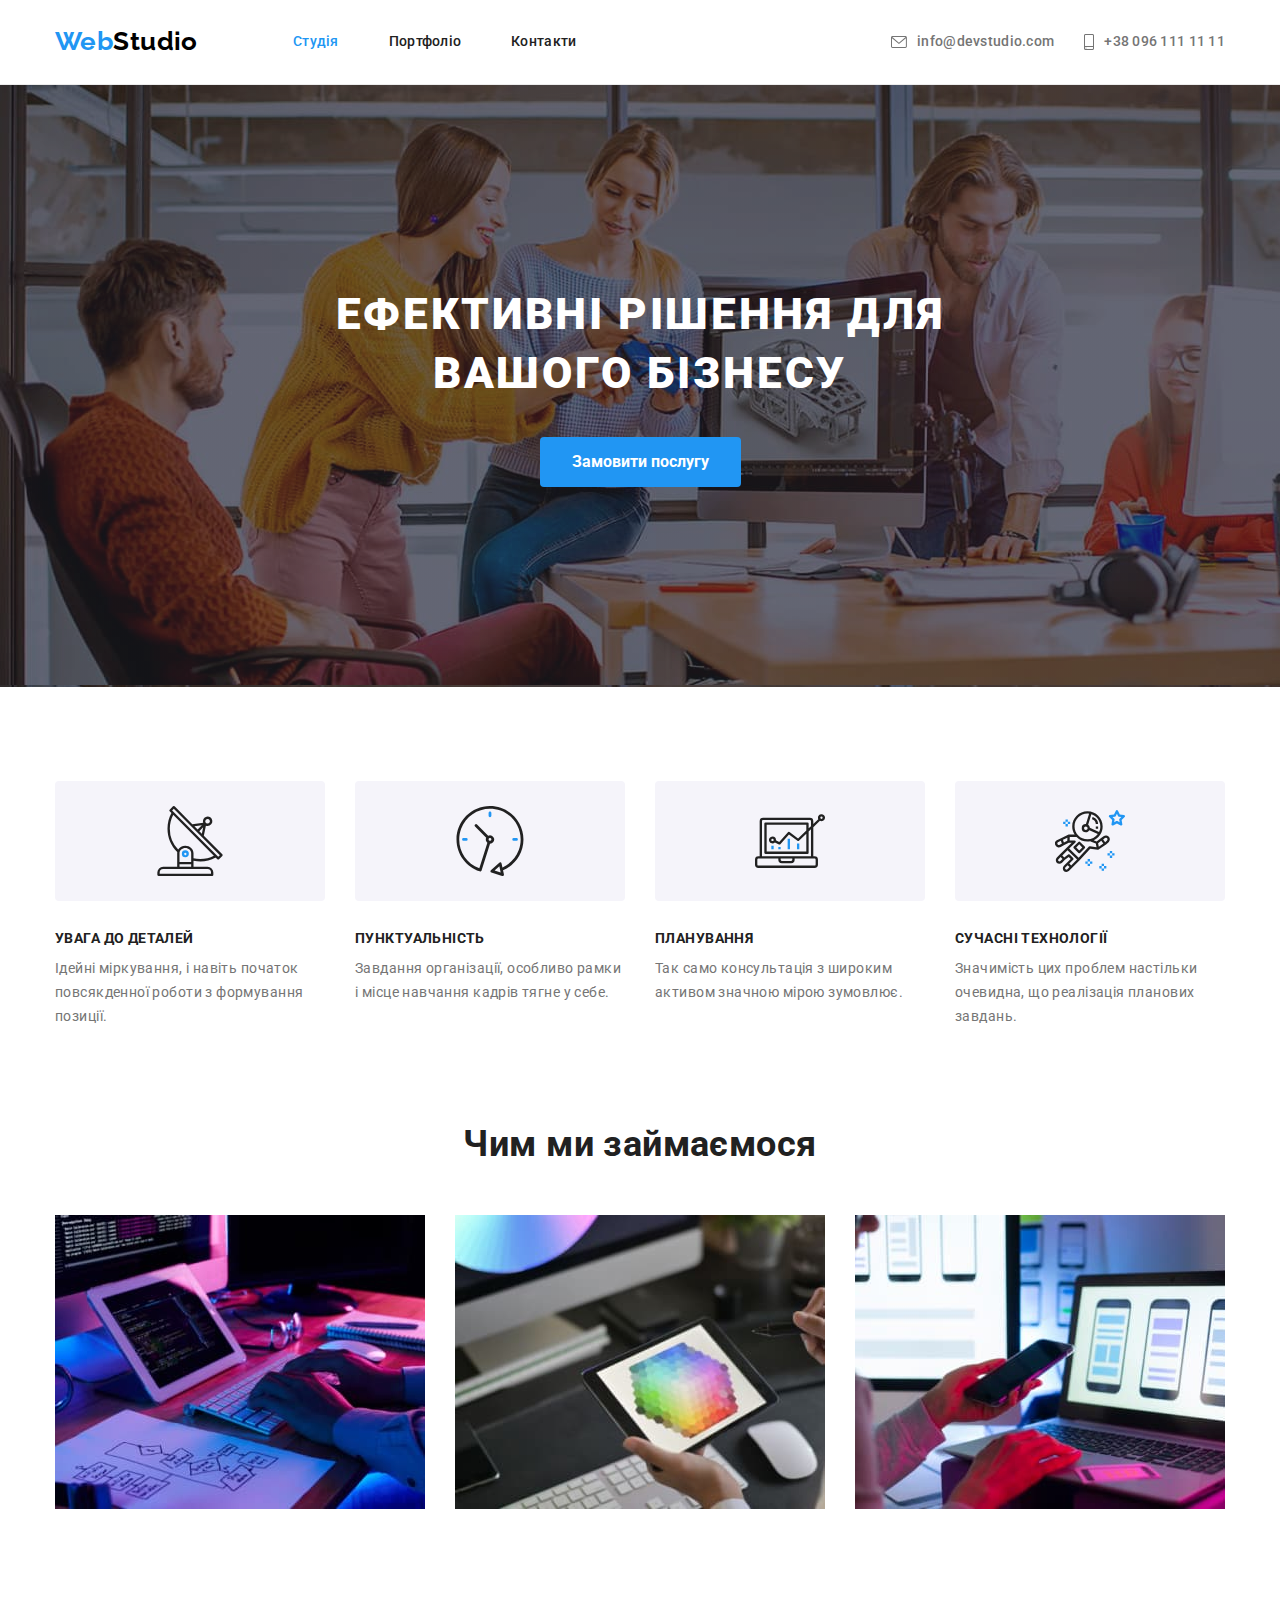
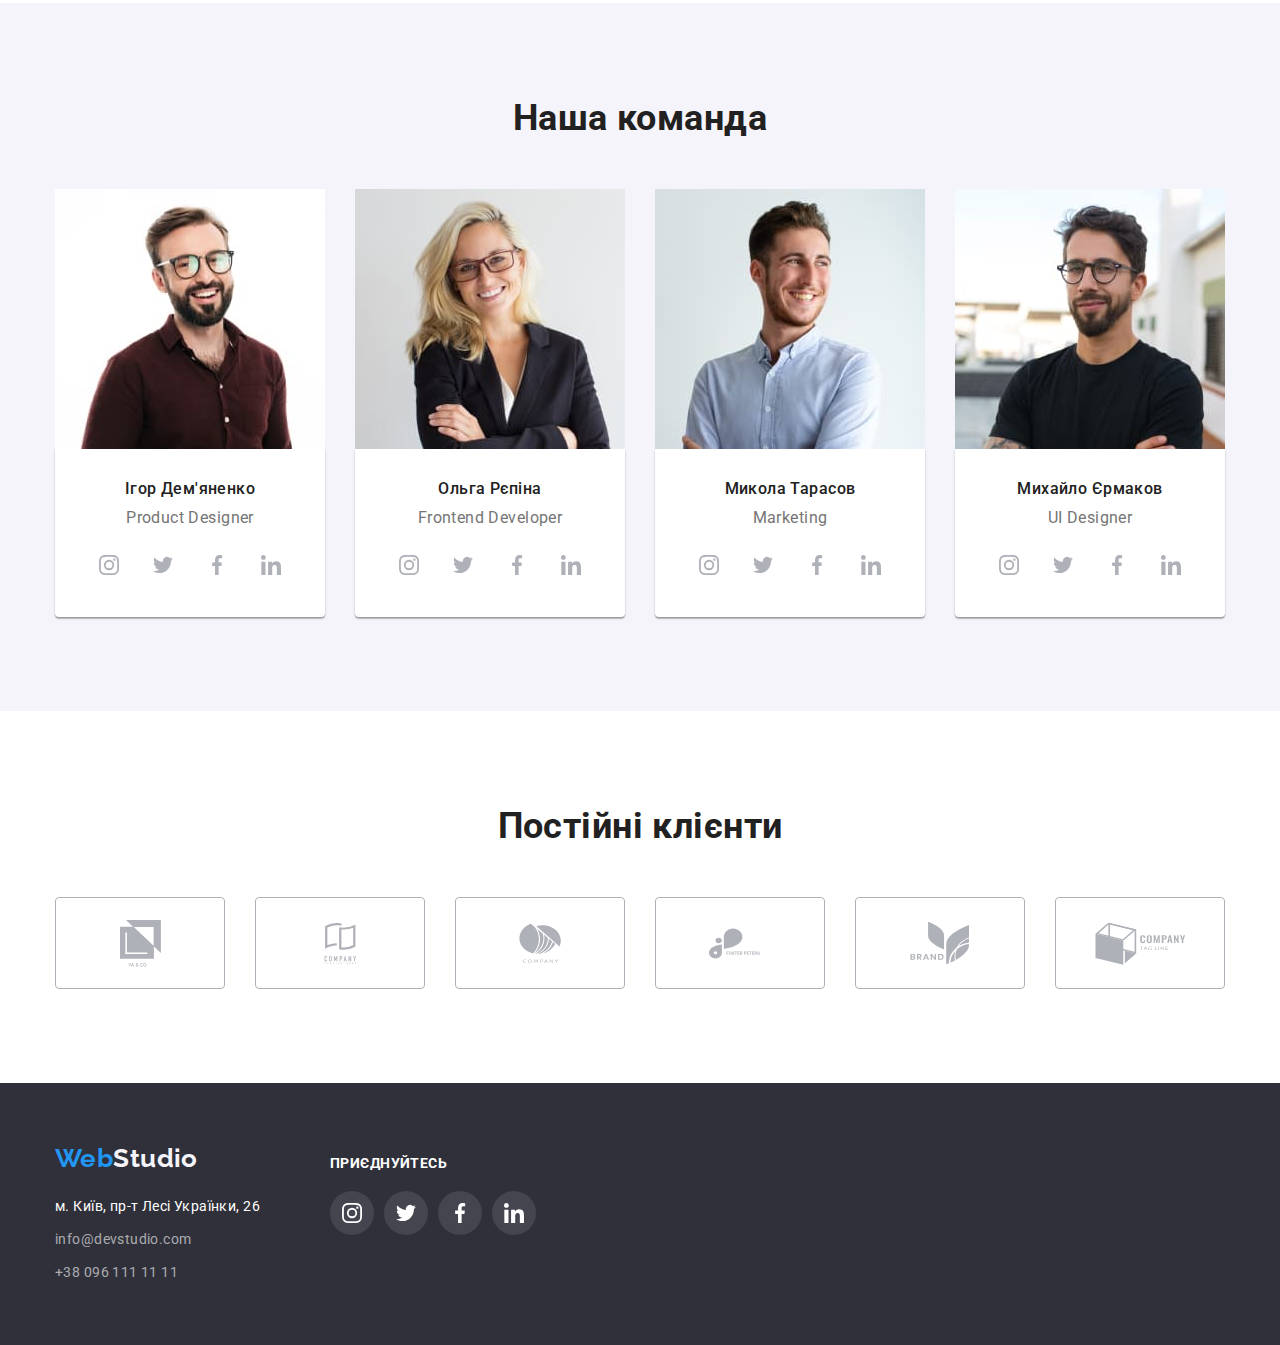
==== commit d49636e4: "випрвлення помилок" ====
--- a/index.html
+++ b/index.html
@@ -26,13 +26,13 @@
                     <li class="item">
                         <a class="link" href="info@devstudio.com">
                             <svg class="icon" width="16px" height="12px">
-                                <use href="./images/symbol-defs-opt.svg#icon-envelope"></use>
+                                <use href="./images/header-es.svg#icon-envelope-he"></use>
                             </svg>
                         info@devstudio.com</a></li>
                     <li class="item">
                         <a class="link" href="+380961111111">
                             <svg class="icon" width="10px" height="16px">
-                                <use href="./images/symbol-defs-opt.svg#icon-smartphone"></use>
+                                <use href="./images/header-es.svg#icon-smartphone-hs"></use>
                             </svg>
                         +38 096 111 11 11</a></li>
                     </ul>    
@@ -52,18 +52,38 @@
                     <h2 class="internals">Якості</h2>
                     <ul class="list">
                         <li class="item">
+                            <div class="icon-box">
+                                <svg class="icon" width="70" height="70">
+                                    <use href="./images/symbol-defs-opt.svg#icon-antenna"></use>                                
+                                </svg>
+                            </div>
                             <h3 class="title">УВАГА ДО ДЕТАЛЕЙ</h3>
                             <p>Ідейні міркування, і навіть початок повсякденної роботи з формування позиції.</p>
                         </li>
                         <li class="item">
+                            <div class="icon-box">
+                                <svg class="icon" width="70" height="70">
+                                    <use href="./images/symbol-defs-opt.svg#icon-clock"></use>                                
+                                </svg>
+                            </div>
                             <h3 class="title">ПУНКТУАЛЬНІСТЬ</h3>
                             <p>Завдання організації, особливо рамки і місце навчання кадрів тягне у себе.</p>
                         </li>
                         <li class="item">
+                            <div class="icon-box">
+                                <svg class="icon" width="70" height="70">
+                                    <use href="./images/symbol-defs-opt.svg#icon-diagram"></use>                                
+                                </svg>
+                            </div>
                             <h3 class="title">ПЛАНУВАННЯ</h3>
                             <p>Так само консультація з широким активом значною мірою зумовлює.</p>
                         </li>
                         <li class="item">
+                            <div class="icon-box">
+                                <svg class="icon" width="70" height="70">
+                                    <use href="./images/symbol-defs-opt.svg#icon-astronaut"></use>                                
+                                </svg>
+                            </div>
                             <h3 class="title">СУЧАСНІ ТЕХНОЛОГІЇ</h3>
                             <p>Значимість цих проблем настільки очевидна, що реалізація планових завдань.</p>
                         </li>
--- a/css/styles.css
+++ b/css/styles.css
@@ -11,6 +11,7 @@
     --address-color: #ffffff;
     --address-secondary-color: rgba(255, 255, 255, 0.6);
     --logo-clients-color: rgba(175, 177, 184, 1);
+    --footet-link-bg: rgba(255, 255, 255, 0.1);
     }
     
     h1,
@@ -247,6 +248,16 @@
     }
     
     /*Наші переваги*/
+
+    .icon-box{
+        display: flex;
+        justify-content: center;
+        align-items: center;
+        background-color: var(--secondary-bg-color);
+        height: 120px;
+        border-radius: 4px;
+        margin-bottom: 30px;
+        }
     .h3 .title{
         margin-bottom: 10px;
     }
@@ -619,7 +630,7 @@
         width: 44px;
         height: 44px;
         border-radius: 50%;
-        background-color: var(--primary-text-color);
+        background-color: var(--footet-link-bg);
         --color1: var(--address-color);
     }
 
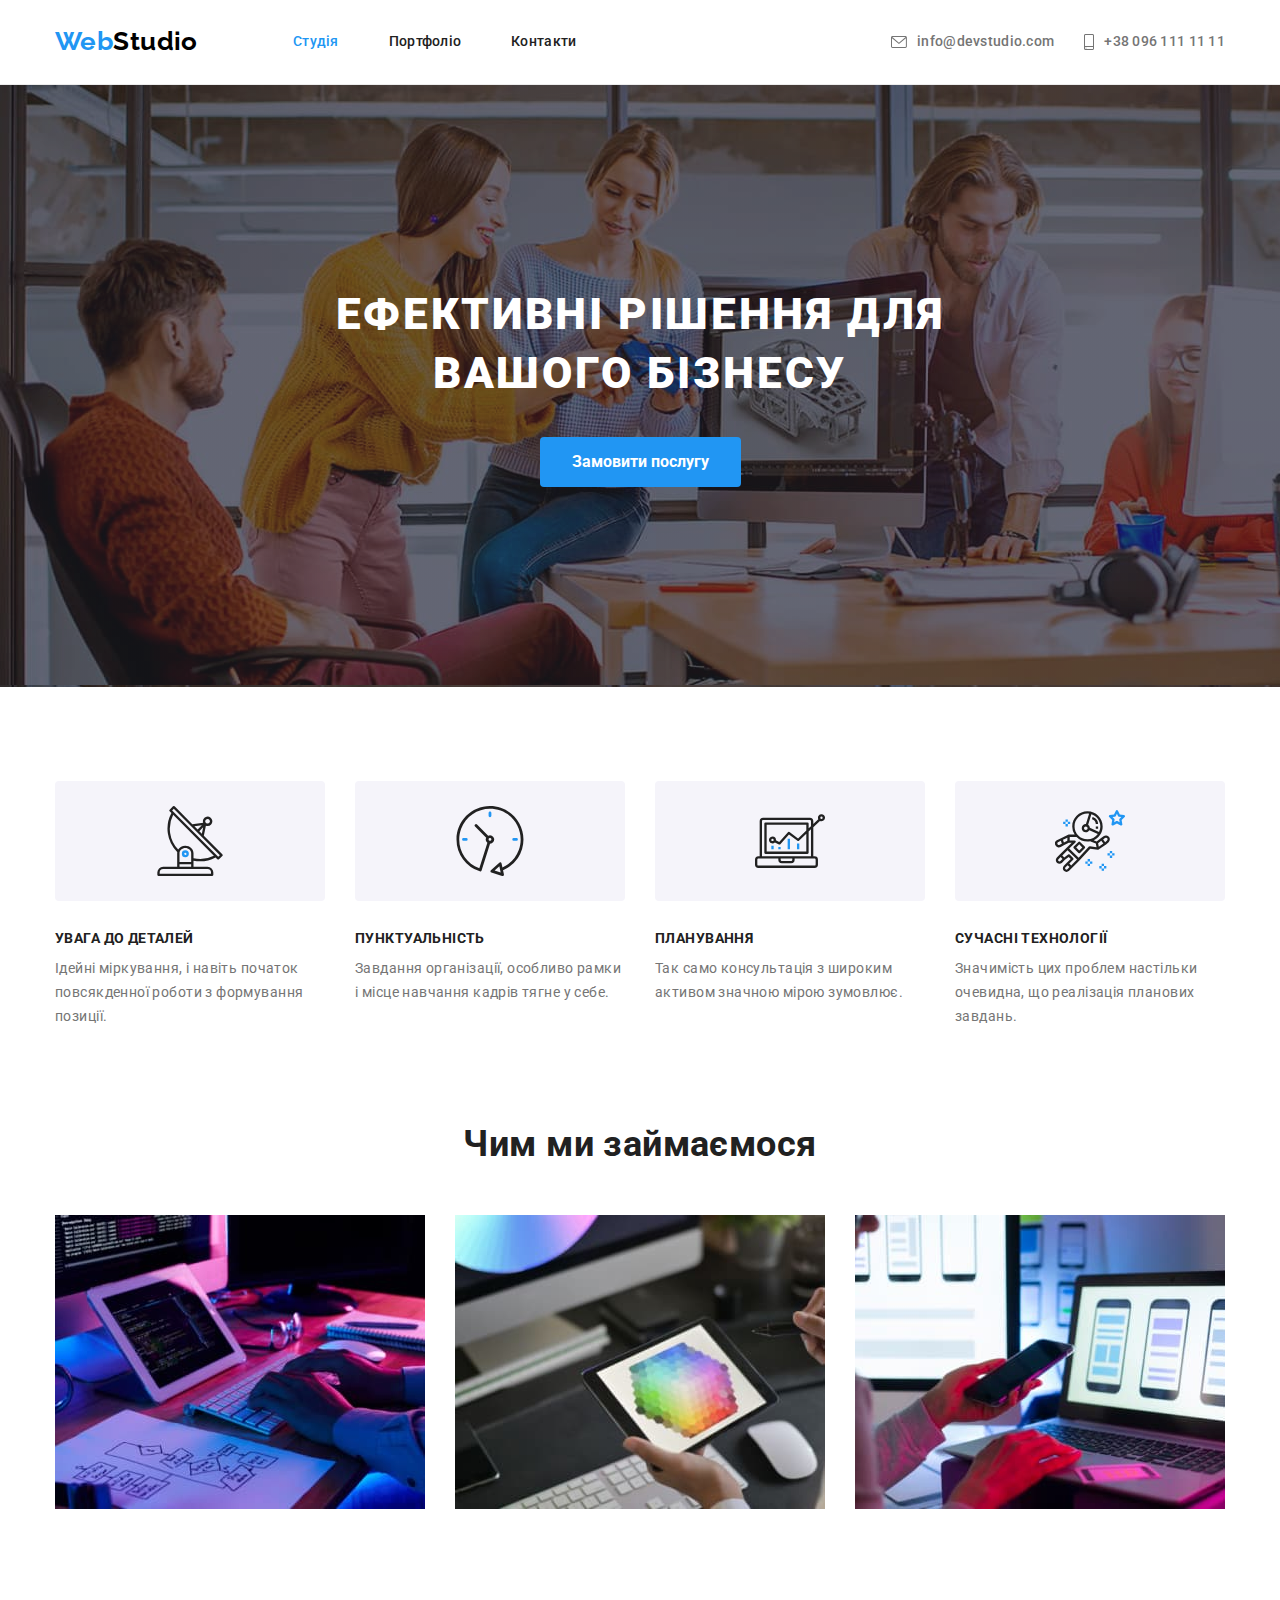
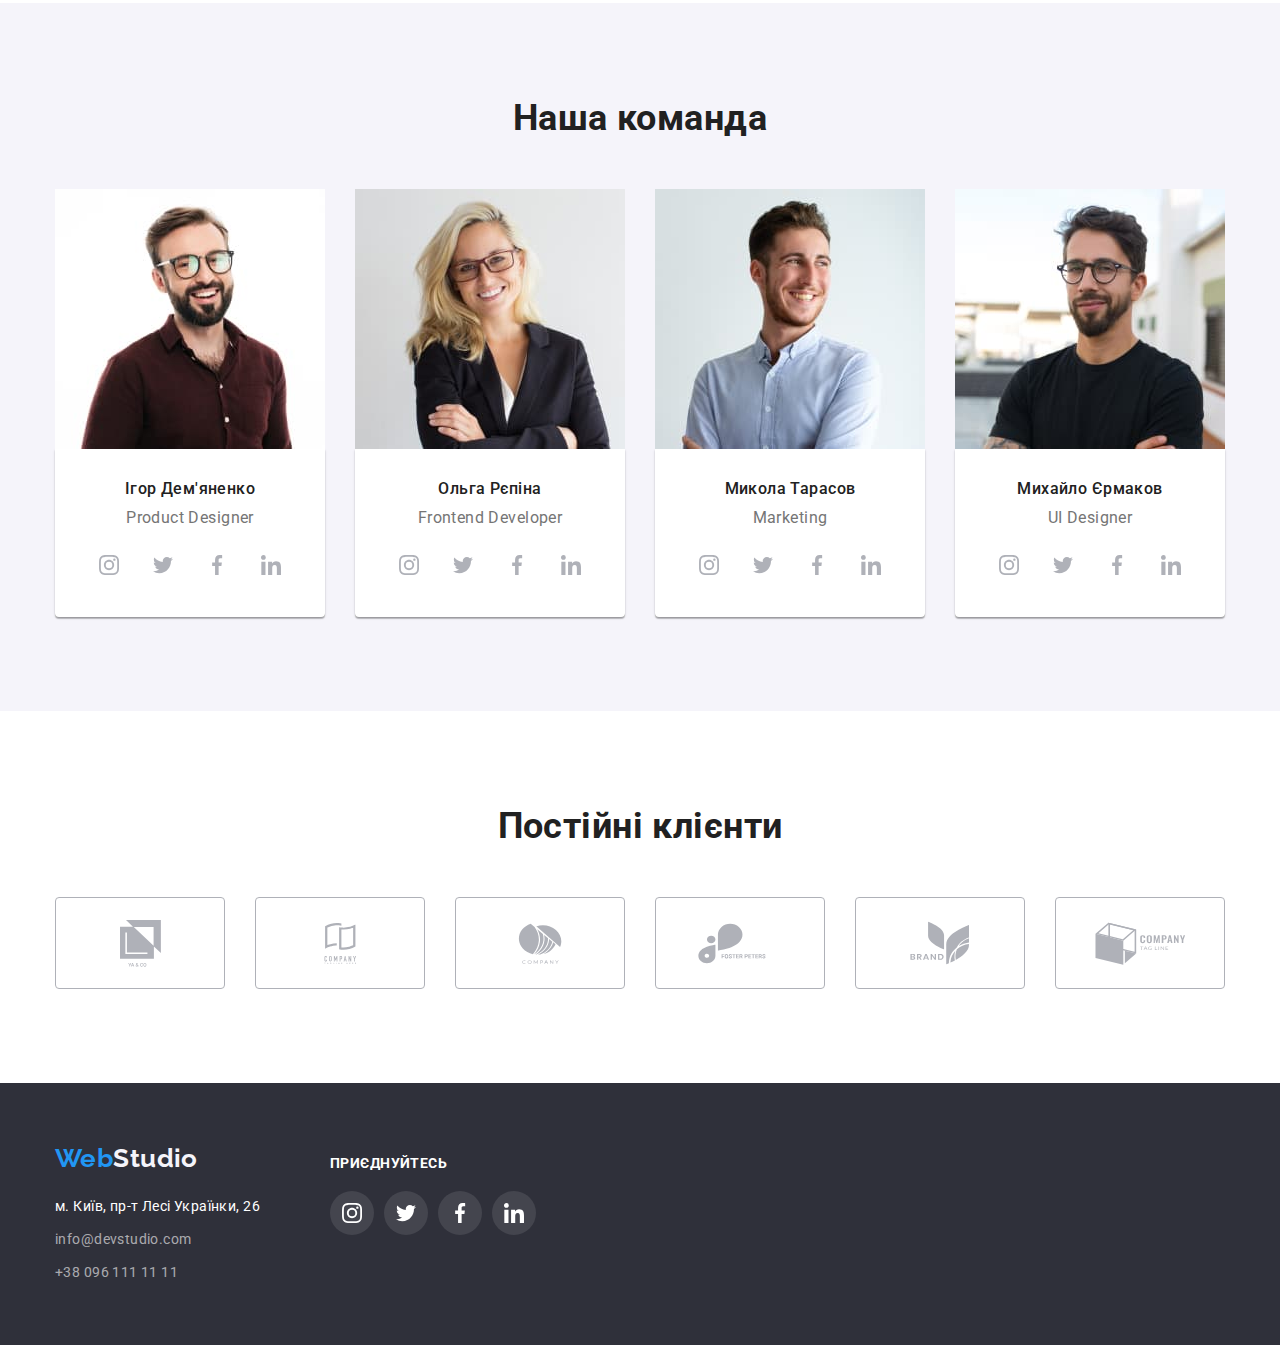
==== commit 262e1511: "Заміна іконок в клієнтах" ====
--- a/index.html
+++ b/index.html
@@ -26,13 +26,13 @@
                     <li class="item">
                         <a class="link" href="info@devstudio.com">
                             <svg class="icon" width="16px" height="12px">
-                                <use href="./images/header-es.svg#icon-envelope-he"></use>
+                                <use href="./images/symbol-defs-ff (1) .svg#icon-envelope"></use>
                             </svg>
                         info@devstudio.com</a></li>
                     <li class="item">
                         <a class="link" href="+380961111111">
                             <svg class="icon" width="10px" height="16px">
-                                <use href="./images/header-es.svg#icon-smartphone-hs"></use>
+                                <use href="./images/symbol-defs-ff (1) .svg#icon-smartphone"></use>
                             </svg>
                         +38 096 111 11 11</a></li>
                     </ul>    
@@ -54,7 +54,7 @@
                         <li class="item">
                             <div class="icon-box">
                                 <svg class="icon" width="70" height="70">
-                                    <use href="./images/symbol-defs-opt.svg#icon-antenna"></use>                                
+                                    <use href="./images/symbol-defs-ff (1) .svg#icon-antenna"></use>                                
                                 </svg>
                             </div>
                             <h3 class="title">УВАГА ДО ДЕТАЛЕЙ</h3>
@@ -63,7 +63,7 @@
                         <li class="item">
                             <div class="icon-box">
                                 <svg class="icon" width="70" height="70">
-                                    <use href="./images/symbol-defs-opt.svg#icon-clock"></use>                                
+                                    <use href="./images/symbol-defs-ff (1) .svg#icon-clock"></use>                                
                                 </svg>
                             </div>
                             <h3 class="title">ПУНКТУАЛЬНІСТЬ</h3>
@@ -72,7 +72,7 @@
                         <li class="item">
                             <div class="icon-box">
                                 <svg class="icon" width="70" height="70">
-                                    <use href="./images/symbol-defs-opt.svg#icon-diagram"></use>                                
+                                    <use href="./images/symbol-defs-ff (1) .svg#icon-diagram"></use>                                
                                 </svg>
                             </div>
                             <h3 class="title">ПЛАНУВАННЯ</h3>
@@ -81,7 +81,7 @@
                         <li class="item">
                             <div class="icon-box">
                                 <svg class="icon" width="70" height="70">
-                                    <use href="./images/symbol-defs-opt.svg#icon-astronaut"></use>                                
+                                    <use href="./images/symbol-defs-ff (1) .svg#icon-astronaut"></use>                                
                                 </svg>
                             </div>
                             <h3 class="title">СУЧАСНІ ТЕХНОЛОГІЇ</h3>
@@ -116,28 +116,28 @@
                                             <li class="item">
                                                 <a class="link" href="https://www.instagram.com/">
                                                 <svg class="icon" width="20" height="20">                                          
-                                                    <use href="./images/symbol-defs-opt.svg#icon-instagram"></use>
+                                                    <use href="./images/symbol-defs-ff (1) .svg#icon-instagram"></use>
                                                 </svg>
                                                 </a>
                                             </li>
                                             <li class="item">
                                                 <a class="link" href="https://twitter.com/">
                                                 <svg class="icon" width="20" height="20">                                          
-                                                    <use href="./images/symbol-defs-opt.svg#icon-twitter"></use>
+                                                    <use href="./images/symbol-defs-ff (1) .svg#icon-twitter"></use>
                                                 </svg>
                                             </a>
                                             </li>
                                             <li class="item">
                                                 <a class="link" href="https://uk-ua.facebook.com/">
                                                 <svg class="icon" width="20" height="20">                                          
-                                                    <use href="./images/symbol-defs-opt.svg#icon-facebook"></use>
+                                                    <use href="./images/symbol-defs-ff (1) .svg#icon-facebook"></use>
                                                 </svg>
                                                 </a>
                                             </li>
                                             <li class="item">
                                                 <a class="link" href="https://www.linkedin.com/">
                                                 <svg class="icon" width="20" height="20">                                          
-                                                    <use href="./images/symbol-defs-opt.svg#icon-linkedin"></use>
+                                                    <use href="./images/symbol-defs-ff (1) .svg#icon-linkedin"></use>
                                                 </svg>
                                                 </a>
                                             </li>
@@ -154,28 +154,28 @@
                                     <li class="item">
                                         <a class="link" href="https://www.instagram.com/">
                                         <svg class="icon" width="20" height="20">                                          
-                                            <use href="./images/symbol-defs-opt.svg#icon-instagram"></use>
+                                            <use href="./images/symbol-defs-ff (1) .svg#icon-instagram"></use>
                                         </svg>
                                         </a>
                                     </li>
                                     <li class="item">
                                         <a class="link" href="https://twitter.com/">
                                         <svg class="icon" width="20" height="20">                                          
-                                            <use href="./images/symbol-defs-opt.svg#icon-twitter"></use>
+                                            <use href="./images/symbol-defs-ff (1) .svg#icon-twitter"></use>
                                         </svg>
                                     </a>
                                     </li>
                                     <li class="item">
                                         <a class="link" href="https://uk-ua.facebook.com/">
                                         <svg class="icon" width="20" height="20">                                          
-                                            <use href="./images/symbol-defs-opt.svg#icon-facebook"></use>
+                                            <use href="./images/symbol-defs-ff (1) .svg#icon-facebook"></use>
                                         </svg>
                                         </a>
                                     </li>
                                     <li class="item">
                                         <a class="link" href="https://www.linkedin.com/">
                                         <svg class="icon" width="20" height="20">                                          
-                                            <use href="./images/symbol-defs-opt.svg#icon-linkedin"></use>
+                                            <use href="./images/symbol-defs-ff (1) .svg#icon-linkedin"></use>
                                         </svg>
                                         </a>
                                     </li>
@@ -192,28 +192,28 @@
                                     <li class="item">
                                         <a class="link" href="https://www.instagram.com/">
                                         <svg class="icon" width="20" height="20">                                          
-                                            <use href="./images/symbol-defs-opt.svg#icon-instagram"></use>
+                                            <use href="./images/symbol-defs-ff (1) .svg#icon-instagram"></use>
                                         </svg>
                                         </a>
                                     </li>
                                     <li class="item">
                                         <a class="link" href="https://twitter.com/">
                                         <svg class="icon" width="20" height="20">                                          
-                                            <use href="./images/symbol-defs-opt.svg#icon-twitter"></use>
+                                            <use href="./images/symbol-defs-ff (1) .svg#icon-twitter"></use>
                                         </svg>
                                     </a>
                                     </li>
                                     <li class="item">
                                         <a class="link" href="https://uk-ua.facebook.com/">
                                         <svg class="icon" width="20" height="20">                                          
-                                            <use href="./images/symbol-defs-opt.svg#icon-facebook"></use>
+                                            <use href="./images/symbol-defs-ff (1) .svg#icon-facebook"></use>
                                         </svg>
                                         </a>
                                     </li>
                                     <li class="item">
                                         <a class="link" href="https://www.linkedin.com/">
                                         <svg class="icon" width="20" height="20">                                          
-                                            <use href="./images/symbol-defs-opt.svg#icon-linkedin"></use>
+                                            <use href="./images/symbol-defs-ff (1) .svg#icon-linkedin"></use>
                                         </svg>
                                         </a>
                                     </li>
@@ -230,28 +230,28 @@
                                     <li class="item">
                                         <a class="link" href="https://www.instagram.com/">
                                         <svg class="icon" width="20" height="20">                                          
-                                            <use href="./images/symbol-defs-opt.svg#icon-instagram"></use>
+                                            <use href="./images/symbol-defs-ff (1) .svg#icon-instagram"></use>
                                         </svg>
                                         </a>
                                     </li>
                                     <li class="item">
                                         <a class="link" href="https://twitter.com/">
                                         <svg class="icon" width="20" height="20">                                          
-                                            <use href="./images/symbol-defs-opt.svg#icon-twitter"></use>
+                                            <use href="./images/symbol-defs-ff (1) .svg#icon-twitter"></use>
                                         </svg>
                                     </a>
                                     </li>
                                     <li class="item">
                                         <a class="link" href="https://uk-ua.facebook.com/">
                                         <svg class="icon" width="20" height="20">                                          
-                                            <use href="./images/symbol-defs-opt.svg#icon-facebook"></use>
+                                            <use href="./images/symbol-defs-ff (1) .svg#icon-facebook"></use>
                                         </svg>
                                         </a>
                                     </li>
                                     <li class="item">
                                         <a class="link" href="https://www.linkedin.com/">
                                         <svg class="icon" width="20" height="20">                                          
-                                            <use href="./images/symbol-defs-opt.svg#icon-linkedin"></use>
+                                            <use href="./images/symbol-defs-ff (1) .svg#icon-linkedin"></use>
                                         </svg>
                                         </a>
                                     </li>
@@ -270,42 +270,42 @@
                         <li class="item">
                             <a href class="link">
                                 <svg class="icon" width="41" height="47">
-                                    <use href="./images/symbol-defs-opt.svg#icon-group"></use>                                
+                                    <use href="./images/symbol-defs-ff (1) .svg#icon-group1"></use>                                
                                 </svg>
                             </a>
                         </li>
                         <li class="item">
                             <a href class="link">
                                 <svg class="icon" width="43" height="41">
-                                    <use href="./images/symbol-defs-opt.svg#icon-group-1"></use>                                
-                                </svg>
-                            </a>
-                        </li>
-                        <li class="item">
-                            <a href class="link">
-                                <svg class="icon" width="84" height="40">
-                                    <use href="./images/symbol-defs-opt.svg#icon-group-2"></use>                                
-                                </svg>
-                            </a>
-                        </li>
-                        <li class="item">
-                            <a href class="link">
-                                <svg class="icon" width="63" height="45">
-                                    <use href="./images/symbol-defs-opt.svg#icon-group3"></use>                                
+                                    <use href="./images/symbol-defs-ff (1) .svg#icon-group2"></use>                                
+                                </svg>
+                            </a>
+                        </li>
+                        <li class="item">
+                            <a href class="link">
+                                <svg class="icon" width="84" height="41">
+                                    <use href="./images/symbol-defs-ff (1) .svg#icon-group3"></use>                                
+                                </svg>
+                            </a>
+                        </li>
+                        <li class="item">
+                            <a href class="link">
+                                <svg class="icon" width="84" height="41">
+                                    <use href="./images/symbol-defs-ff (1) .svg#icon-group4"></use>                                
                                 </svg>
                             </a>
                         </li>
                         <li class="item">
                             <a href class="link">
                                 <svg class="icon" width="94" height="44">
-                                    <use href="./images/symbol-defs-opt.svg#icon-group-4"></use>                                
+                                    <use href="./images/symbol-defs-ff (1) .svg#icon-group5"></use>                                
                                 </svg>
                             </a>
                         </li>
                         <li class="item">
                             <a href class="link">
                                 <svg class="icon" width="93" height="43">
-                                    <use href="./images/symbol-defs-opt.svg#icon-group-5"></use>                                
+                                    <use href="./images/symbol-defs-ff (1) .svg#icon-group6"></use>                                
                                 </svg>
                             </a>
                         </li>
@@ -333,28 +333,28 @@
                         <li class="item">
                             <a class="link" href="https://www.instagram.com/">
                             <svg class="icon" width="20" height="20">                                          
-                                <use href="./images/symbol-defs-opt.svg#icon-instagram"></use>
+                                <use href="./images/symbol-defs-ff (1) .svg#icon-instagram"></use>
                             </svg>
                             </a>
                         </li>
                         <li class="item">
                             <a class="link" href="https://twitter.com/">
                             <svg class="icon" width="20" height="20">                                          
-                                <use href="./images/symbol-defs-opt.svg#icon-twitter"></use>
+                                <use href="./images/symbol-defs-ff (1) .svg#icon-twitter"></use>
                             </svg>
                         </a>
                         </li>
                         <li class="item">
                             <a class="link" href="https://uk-ua.facebook.com/">
                             <svg class="icon" width="20" height="20">                                          
-                                <use href="./images/symbol-defs-opt.svg#icon-facebook"></use>
+                                <use href="./images/symbol-defs-ff (1) .svg#icon-facebook"></use>
                             </svg>
                             </a>
                         </li>
                         <li class="item">
                             <a class="link" href="https://www.linkedin.com/">
                             <svg class="icon" width="20" height="20">                                          
-                                <use href="./images/symbol-defs-opt.svg#icon-linkedin"></use>
+                                <use href="./images/symbol-defs-ff (1) .svg#icon-linkedin"></use>
                             </svg>
                             </a>
                         </li>
--- a/css/styles.css
+++ b/css/styles.css
@@ -178,7 +178,7 @@
     .contacts .icon:hover,
     .contacts .icon:focus {
     color: var(--accent-color);
-    --color4: var(--accent-color);
+    --color2: var(--accent-color);
     }
      
     .contacts .icon{
